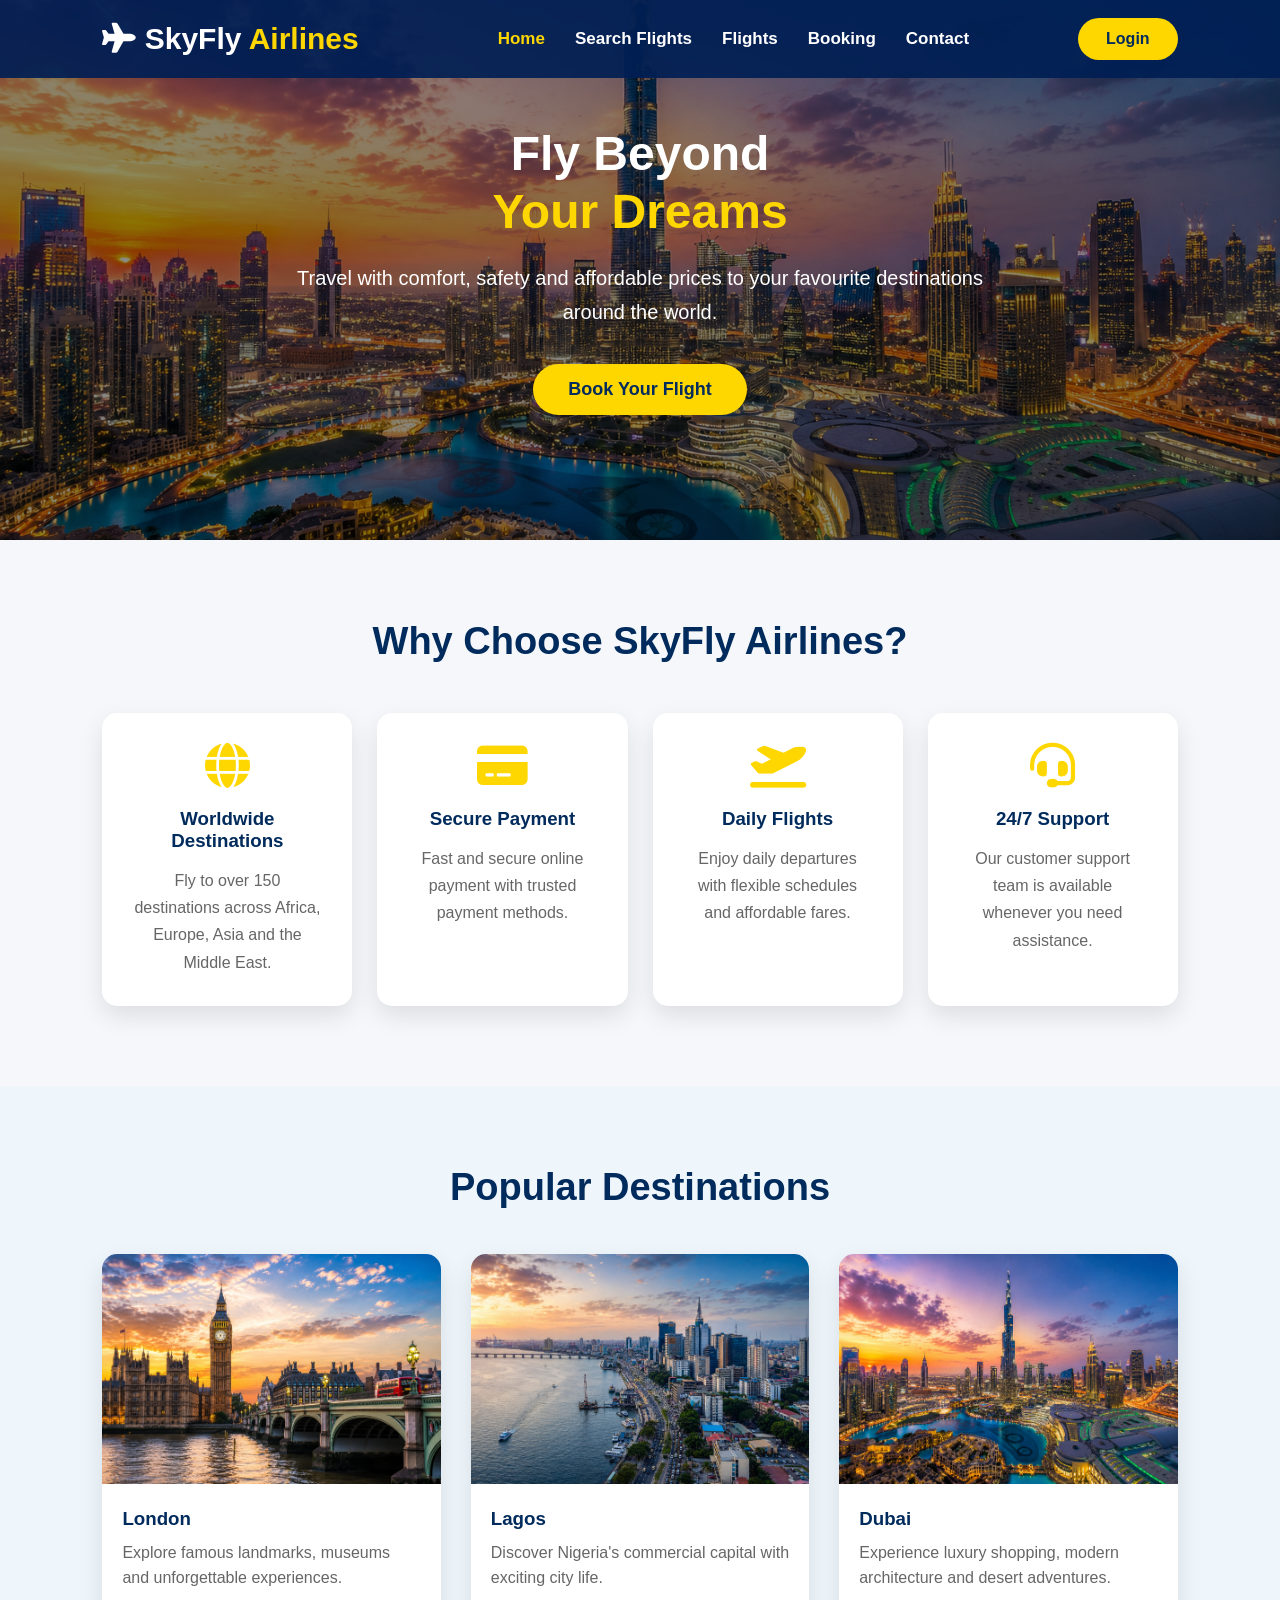
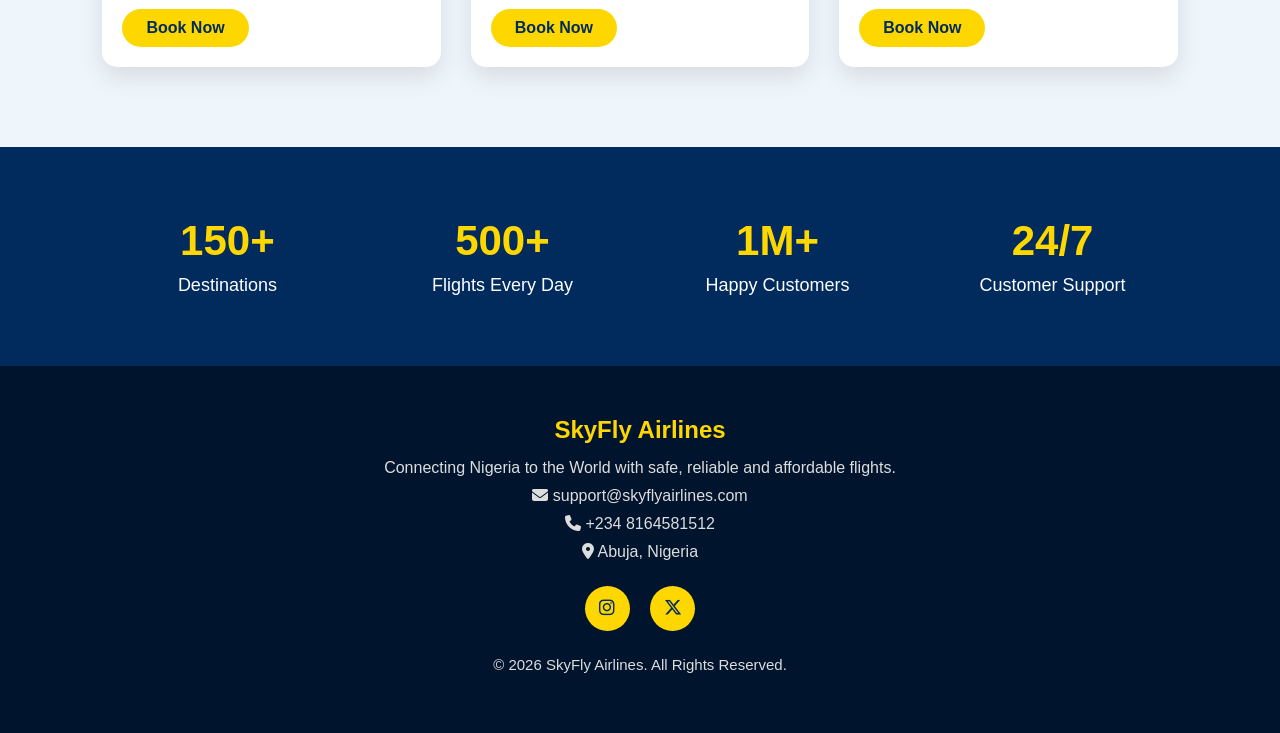
==== index.html @ e83933f2 "flight booking first version" ====
<!DOCTYPE html>
<html lang="en">

<head>

<meta charset="UTF-8">

<meta name="viewport" content="width=device-width, initial-scale=1.0">

<title>SkyFly Airlines</title>

<link rel="stylesheet" href="style.css">

<link rel="stylesheet"
href="https://cdnjs.cloudflare.com/ajax/libs/font-awesome/6.5.2/css/all.min.css">

</head>

<body>


<header>

<div class="logo">

<i class="fas fa-plane"></i>

SkyFly <span>Airlines</span>

</div>

<nav>

<ul>

<li><a class="active" href="index.html">Home</a></li>

<li><a href="search.html">Search Flights</a></li>

<li><a href="flights.html">Flights</a></li>

<li><a href="booking.html">Booking</a></li>

<li><a href="contact.html">Contact</a></li>

</ul>

</nav>

<a href="#" class="login-btn">Login</a>

</header>



<section class="hero">

<div class="hero-content">

<h1>

Fly Beyond

<br>

<span>Your Dreams</span>

</h1>

<p>

Travel with comfort, safety and affordable prices to your favourite destinations around the world.

</p>

<a href="search.html" class="hero-btn">

Book Your Flight

</a>

</div>

</section>



<section class="features">

<h2>Why Choose SkyFly Airlines?</h2>

<div class="feature-container">

<div class="feature-card">

<i class="fas fa-globe"></i>

<h3>Worldwide Destinations</h3>

<p>

Fly to over 150 destinations across Africa, Europe, Asia and the Middle East.

</p>

</div>

<div class="feature-card">

<i class="fas fa-credit-card"></i>

<h3>Secure Payment</h3>

<p>

Fast and secure online payment with trusted payment methods.

</p>

</div>

<div class="feature-card">

<i class="fas fa-plane-departure"></i>

<h3>Daily Flights</h3>

<p>

Enjoy daily departures with flexible schedules and affordable fares.

</p>

</div>

<div class="feature-card">

<i class="fas fa-headset"></i>

<h3>24/7 Support</h3>

<p>

Our customer support team is available whenever you need assistance.

</p>

</div>

</div>

</section>


<section class="destinations">

<h2>Popular Destinations</h2>

<div class="destination-container">

<div class="destination-card">

<img src="images/london.jpg.png" alt="London">

<div class="destination-info">

<h3>London</h3>

<p>Explore famous landmarks, museums and unforgettable experiences.</p>

<a href="search.html" class="card-btn">Book Now</a>

</div>

</div>

<div class="destination-card">

<img src="images/lagos.jpg.png" alt="Lagos">

<div class="destination-info">

<h3>Lagos</h3>

<p>Discover Nigeria's commercial capital with exciting city life.</p>

<a href="search.html" class="card-btn">Book Now</a>

</div>

</div>

<div class="destination-card">

<img src="images/dubai.jpg.png" alt="Dubai">

<div class="destination-info">

<h3>Dubai</h3>

<p>Experience luxury shopping, modern architecture and desert adventures.</p>

<a href="search.html" class="card-btn">Book Now</a>

</div>

</div>

</div>

</section>

<section class="stats">

<div class="stat-box">

<h2>150+</h2>

<p>Destinations</p>

</div>

<div class="stat-box">

<h2>500+</h2>

<p>Flights Every Day</p>

</div>

<div class="stat-box">

<h2>1M+</h2>

<p>Happy Customers</p>

</div>

<div class="stat-box">

<h2>24/7</h2>

<p>Customer Support</p>

</div>

</section>



<footer>

<div class="footer-content">

<h2>SkyFly Airlines</h2>

<p>Connecting Nigeria to the World with safe, reliable and affordable flights.</p>

<p><i class="fas fa-envelope"></i> support@skyflyairlines.com</p>

<p><i class="fas fa-phone"></i> +234 8164581512</p>

<p><i class="fas fa-location-dot"></i> Abuja, Nigeria</p>

<div class="social-icons">


<a href="#"><i class="fab fa-instagram"></i></a>

<a href="#"><i class="fab fa-x-twitter"></i></a>



</div>

<p class="copyright">

© 2026 SkyFly Airlines. All Rights Reserved.

</p>

</div>

</footer>

</body>

</html>
---- style.css ----
*{
    margin:0;
    padding:0;
    box-sizing:border-box;
    font-family:Arial, Helvetica, sans-serif;
}

html{
    scroll-behavior:smooth;
}

body{
    background:#f5f7fa;
    color:#333;
}


header{
    position:fixed;
    top:0;
    left:0;
    width:100%;
    background:rgba(0,31,84,.92);
    display:flex;
    justify-content:space-between;
    align-items:center;
    padding:18px 8%;
    z-index:1000;
}

.logo{
    color:#fff;
    font-size:30px;
    font-weight:bold;
}

.logo span{
    color:#FFD700;
}

nav ul{
    display:flex;
    list-style:none;
}

nav ul li{
    margin-left:30px;
}

nav ul li a{
    color:white;
    text-decoration:none;
    font-size:17px;
    font-weight:600;
    transition:.3s;
}

nav ul li a:hover,
nav ul li a.active{
    color:#FFD700;
}

.login-btn{
    text-decoration:none;
    background:#FFD700;
    color:#002b5c;
    padding:12px 28px;
    border-radius:30px;
    font-weight:bold;
    transition:.3s;
}

.login-btn:hover{
    background:white;
}


.hero{
    height:60vh;
    background:linear-gradient(rgba(0,0,0,.45),rgba(0,0,0,.45)),
    url("images/dubai.jpg.png");
    background-size:cover;
    background-position:center;
    display:flex;
    justify-content:center;
    align-items:center;
    text-align:center;
    color:white;
    padding:20px;
}

    .hero-content{
    max-width:700px;
}

.hero h1{
    font-size:48px;
    line-height:1.2;
    margin-bottom:20px;
}

.hero h1 span{
    color:#FFD700;
}

.hero p{
    font-size:20px;
    margin-bottom:35px;
    line-height:1.7;
}

.hero-btn{
    display:inline-block;
    background:#FFD700;
    color:#002b5c;
    padding:15px 35px;
    border-radius:40px;
    text-decoration:none;
    font-weight:bold;
    font-size:18px;
    transition:.3s;
}

.hero-btn:hover{
    background:rgb(233, 231, 231);
}



.features{
    padding:80px 8%;
}

.features h2{
    text-align:center;
    font-size:38px;
    color:#002b5c;
    margin-bottom:50px;
}

.feature-container{
    display:grid;
    grid-template-columns:repeat(auto-fit,minmax(240px,1fr));
    gap:25px;
}

.feature-card{
    background:white;
    padding:30px;
    border-radius:15px;
    text-align:center;
    box-shadow:0 10px 25px rgba(0,0,0,.1);
    transition:.3s;
}

.feature-card:hover{
    transform:translateY(-10px);
}

.feature-card i{
    font-size:45px;
    color:#FFD700;
    margin-bottom:20px;
}

.feature-card h3{
    color:#002b5c;
    margin-bottom:15px;
}

.feature-card p{
    line-height:1.7;
    color:#666;
}


.destinations{
    padding:80px 8%;
    background:#eef5fb;
}

.destinations h2{
    text-align:center;
    font-size:38px;
    color:#002b5c;
    margin-bottom:45px;
}

.destination-container{
    display:grid;
    grid-template-columns:repeat(auto-fit,minmax(300px,1fr));
    gap:30px;
}

.destination-card{
    background:rgb(255, 255, 255);
    border-radius:15px;
    overflow:hidden;
    box-shadow:0 10px 25px rgba(0,0,0,.1);
    transition:.3s;
}

.destination-card:hover{
    transform:translateY(-8px);
}

.destination-card img{
    width:100%;
    height:230px;
    object-fit:cover;
}

.destination-info{
    padding:20px;
}

.destination-info h3{
    color:#002b5c;
    margin-bottom:10px;
}

.destination-info p{
    color:#666;
    line-height:1.6;
    margin-bottom:18px;
}

.card-btn{
    display:inline-block;
    background:#FFD700;
    color:#002b5c;
    text-decoration:none;
    padding:10px 24px;
    border-radius:25px;
    font-weight:bold;
}

.card-btn:hover{
    background:#002b5c;
    color:white;
}



.stats{
    background:#002b5c;
    color:white;
    padding:70px 8%;
    display:grid;
    grid-template-columns:repeat(auto-fit,minmax(180px,1fr));
    gap:25px;
    text-align:center;
}

.stat-box h2{
    font-size:42px;
    color:#FFD700;
    margin-bottom:10px;
}

.stat-box p{
    font-size:18px;
}



footer{
    background:#00142d;
    color:white;
    padding:50px 8%;
    text-align:center;
}

.footer-content h2{
    color:#FFD700;
    margin-bottom:15px;
}

.footer-content p{
    margin:10px 0;
    color:#ddd;
}

.social-icons{
    margin:25px 0;
}

.social-icons a{
    display:inline-block;
    width:45px;
    height:45px;
    line-height:45px;
    border-radius:50%;
    background:#FFD700;
    color:#002b5c;
    margin:0 8px;
    font-size:18px;
    transition:.3s;
}

.social-icons a:hover{
    background:white;
}

.copyright{
    margin-top:25px;
    font-size:15px;
}


@media(max-width:768px){

header{
    flex-direction:column;
    padding:15px;
}

nav ul{
    flex-direction:column;
    text-align:center;
    margin-top:15px;
}

nav ul li{
    margin:10px 0;
}

.hero h1{
    font-size:42px;
}

.hero p{
    font-size:17px;
}

.features h2,
.destinations h2{
    font-size:30px;
}

.login-btn{
    margin-top:15px;
}

}
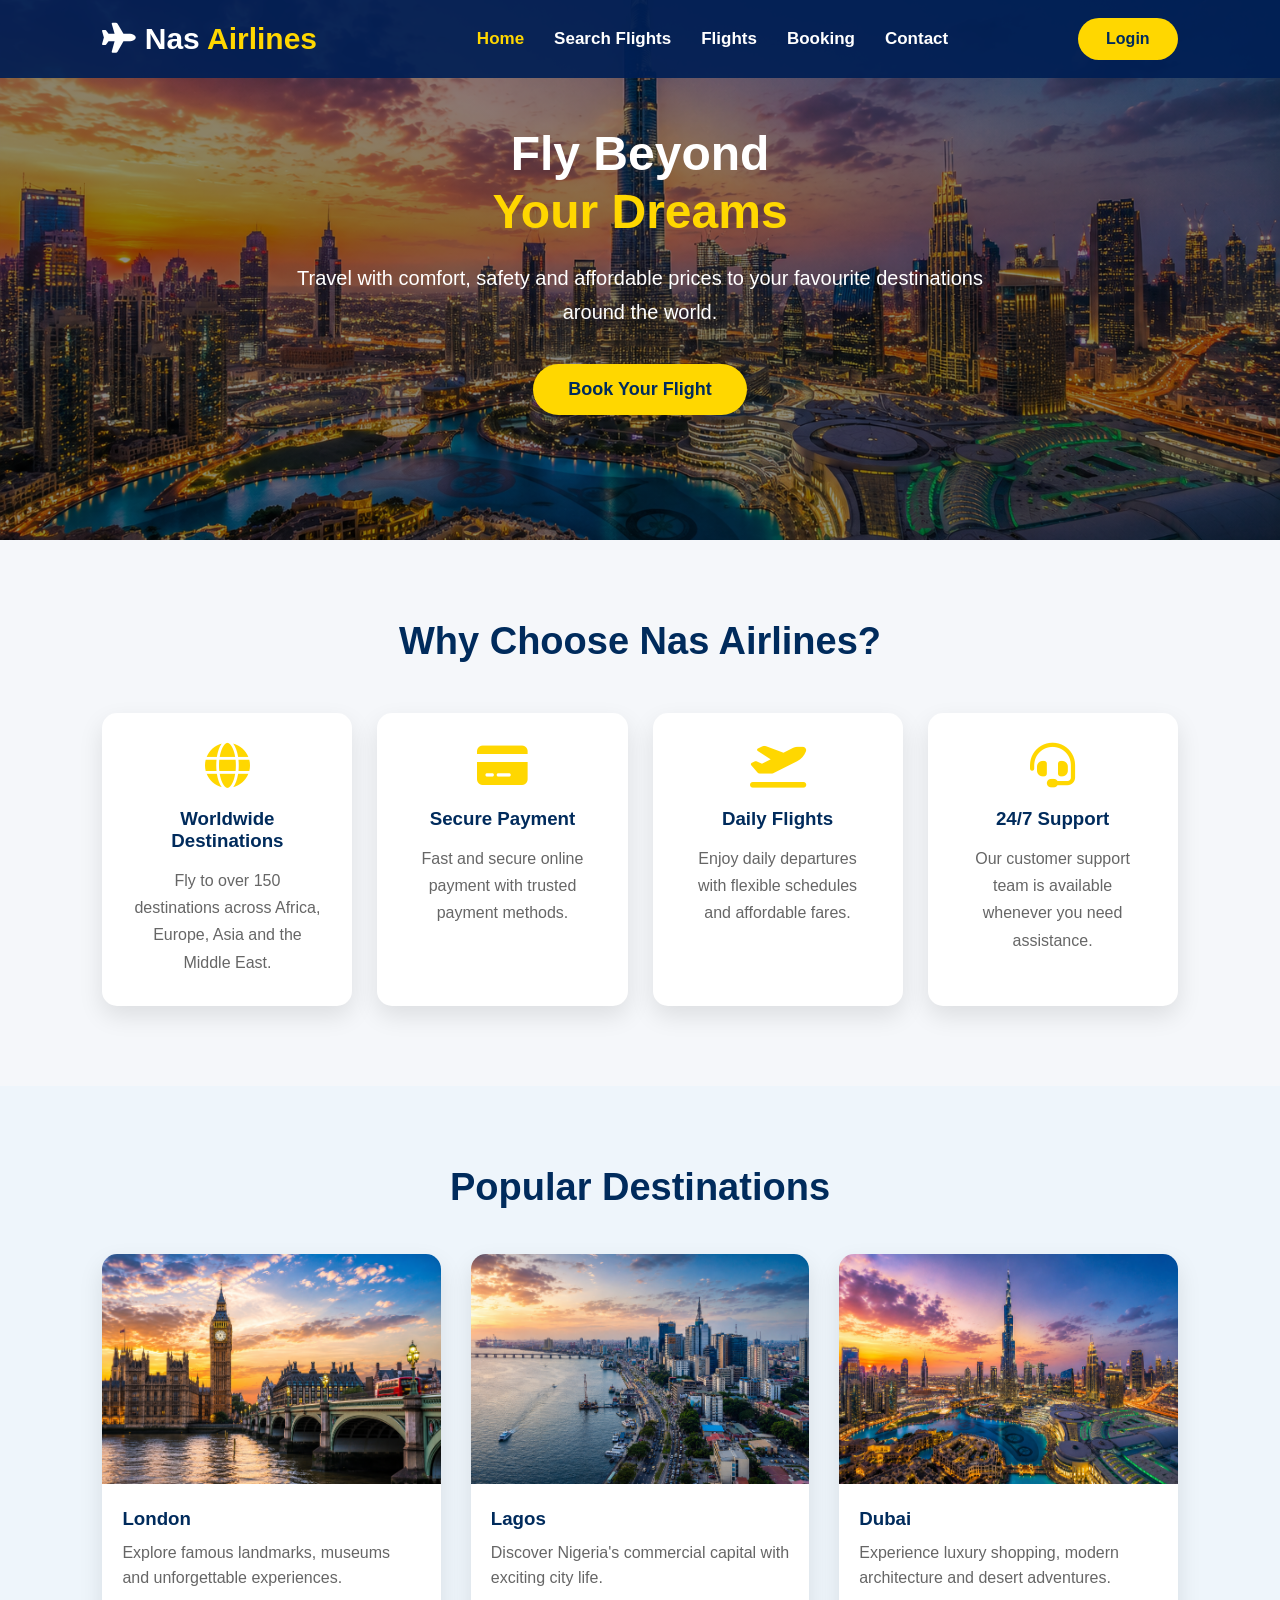
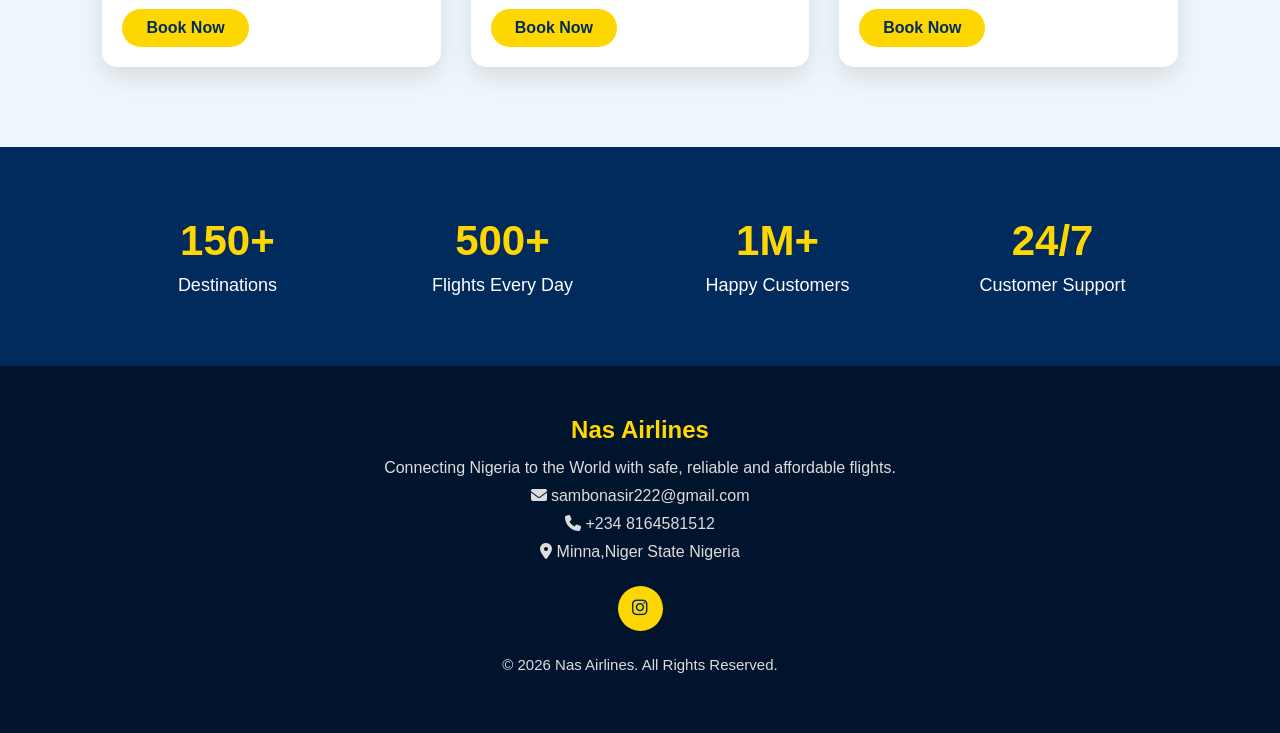
==== commit 2deb74b2: "change flight name from Skyfly to Nas Airlines" ====
--- a/index.html
+++ b/index.html
@@ -7,7 +7,7 @@
 
 <meta name="viewport" content="width=device-width, initial-scale=1.0">
 
-<title>SkyFly Airlines</title>
+<title>Nas Airlines</title>
 
 <link rel="stylesheet" href="style.css">
 
@@ -25,7 +25,7 @@
 
 <i class="fas fa-plane"></i>
 
-SkyFly <span>Airlines</span>
+Nas <span>Airlines</span>
 
 </div>
 
@@ -87,7 +87,7 @@
 
 <section class="features">
 
-<h2>Why Choose SkyFly Airlines?</h2>
+<h2>Why Choose Nas Airlines?</h2>
 
 <div class="feature-container">
 
@@ -252,30 +252,26 @@
 
 <div class="footer-content">
 
-<h2>SkyFly Airlines</h2>
+<h2>Nas Airlines</h2>
 
 <p>Connecting Nigeria to the World with safe, reliable and affordable flights.</p>
 
-<p><i class="fas fa-envelope"></i> support@skyflyairlines.com</p>
+<p><i class="fas fa-envelope"></i> sambonasir222@gmail.com</p>
 
 <p><i class="fas fa-phone"></i> +234 8164581512</p>
 
-<p><i class="fas fa-location-dot"></i> Abuja, Nigeria</p>
+<p><i class="fas fa-location-dot"></i> Minna,Niger State Nigeria</p>
 
 <div class="social-icons">
 
 
 <a href="#"><i class="fab fa-instagram"></i></a>
 
-<a href="#"><i class="fab fa-x-twitter"></i></a>
-
-
-
 </div>
 
 <p class="copyright">
 
-© 2026 SkyFly Airlines. All Rights Reserved.
+© 2026 Nas Airlines. All Rights Reserved.
 
 </p>
 
